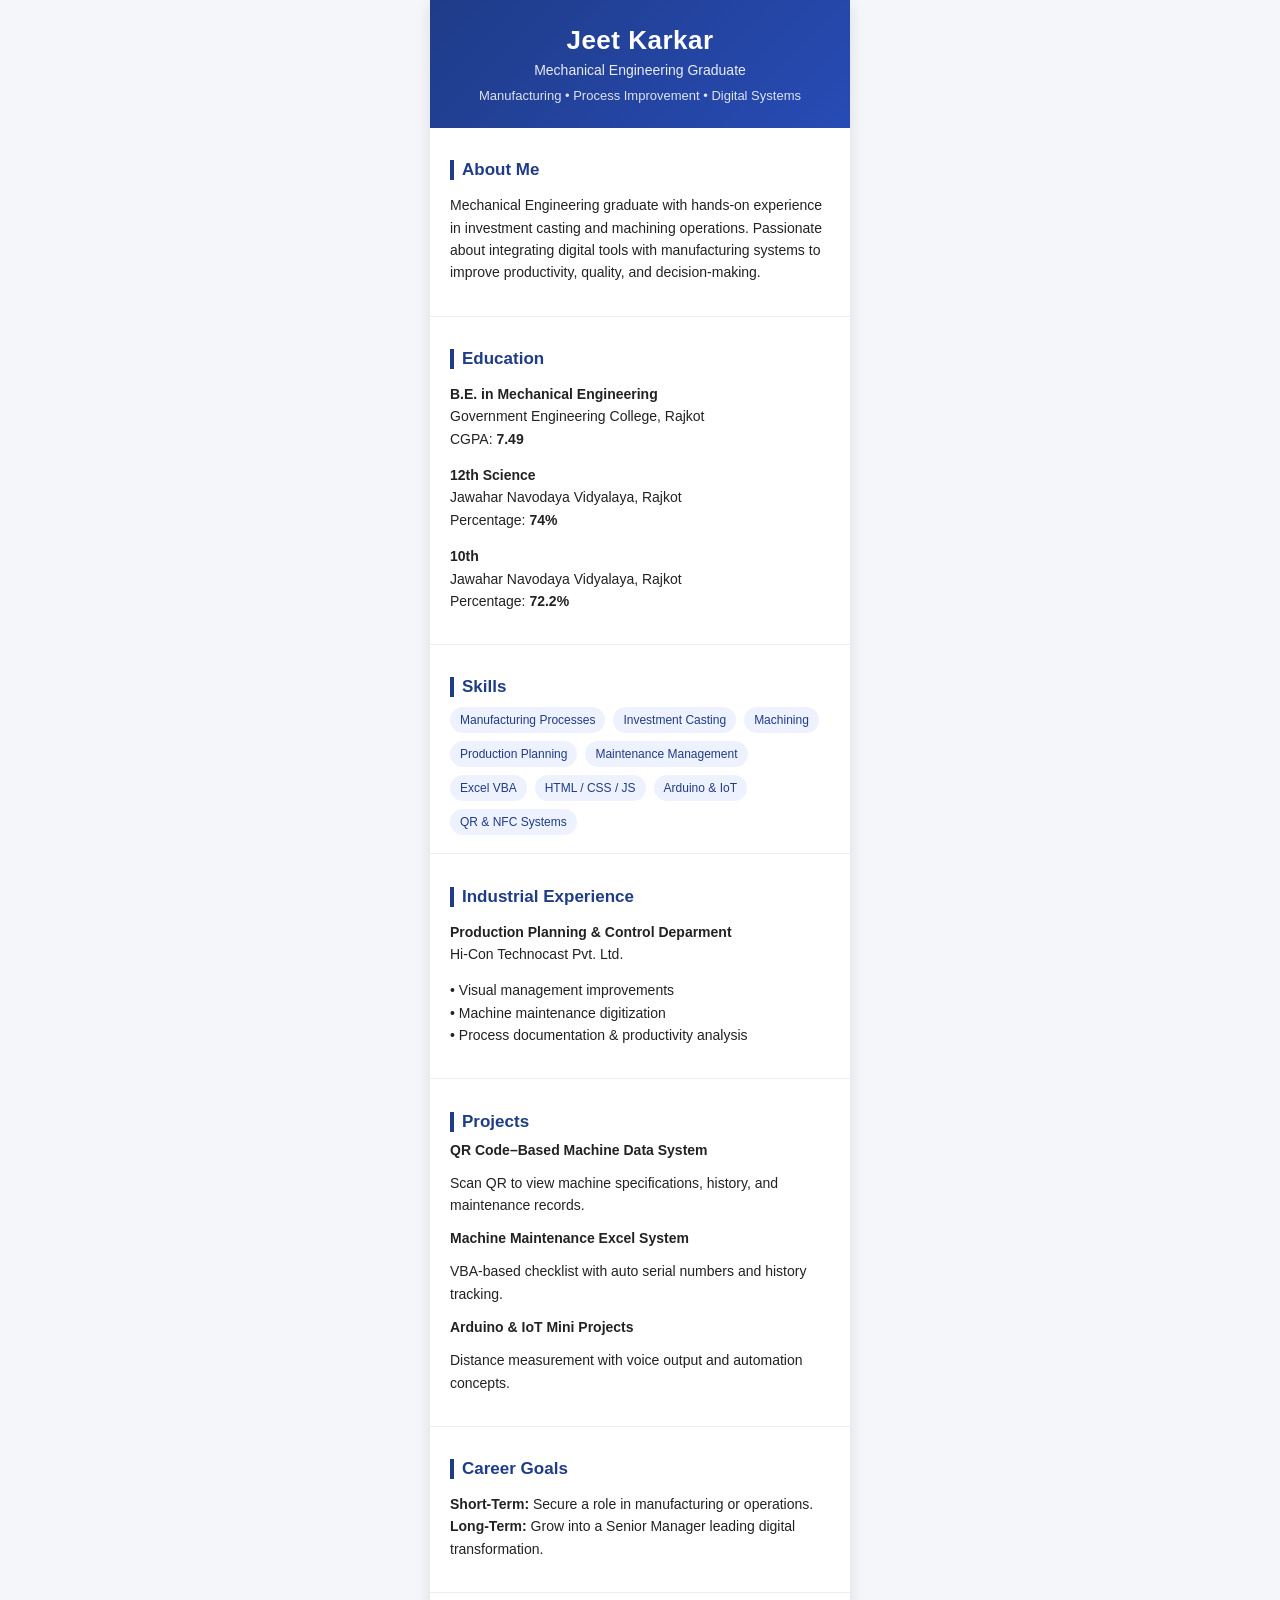
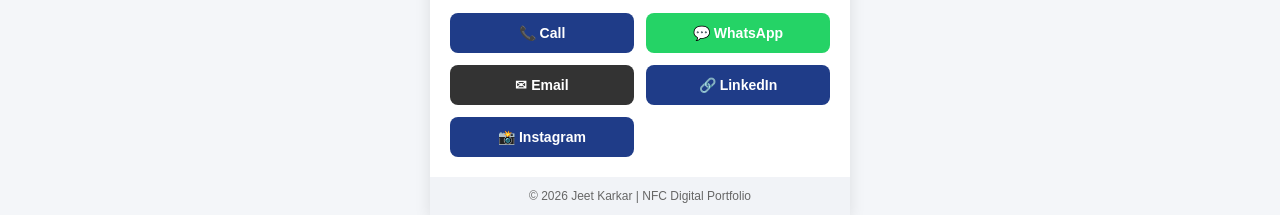
==== index.html @ 74feb350 "Add portfolio website This is a complete HTML file for a professional portfolio, including sections " ====
<!DOCTYPE html>
<html lang="en">
<head>
<meta charset="UTF-8">
<meta name="viewport" content="width=device-width, initial-scale=1.0">
<title>Jeet Karkar | Professional Portfolio</title>

<style>
body{
    margin:0;
    font-family:'Segoe UI', Arial, sans-serif;
    background:#f4f6f9;
    color:#222;
}
.container{
    max-width:420px;
    margin:auto;
    background:#ffffff;
    box-shadow:0 4px 15px rgba(0,0,0,0.1);
}
.header{
    background:linear-gradient(135deg,#1f3c88,#274bb5);
    color:#fff;
    padding:25px 20px;
    text-align:center;
}
.header h1{
    margin:0;
    font-size:26px;
    letter-spacing:0.5px;
}
.header p{
    margin:6px 0 0;
    font-size:14px;
    opacity:0.9;
}
.tagline{
    font-size:13px;
    margin-top:10px;
    opacity:0.85;
}
.section{
    padding:18px 20px;
    border-bottom:1px solid #eee;
}
.section h2{
    font-size:17px;
    margin-bottom:10px;
    color:#1f3c88;
    border-left:4px solid #1f3c88;
    padding-left:8px;
}
.section p{
    font-size:14px;
    line-height:1.6;
}
.skills{
    display:flex;
    flex-wrap:wrap;
    gap:8px;
}
.skill{
    background:#eef2ff;
    color:#1f3c88;
    padding:6px 10px;
    border-radius:15px;
    font-size:12px;
    font-weight:500;
}
.project{
    margin-bottom:10px;
}
.project-title{
    font-weight:600;
    font-size:14px;
}
.buttons{
    padding:20px;
    display:grid;
    grid-template-columns:1fr 1fr;
    gap:12px;
}
.btn{
    text-decoration:none;
    text-align:center;
    padding:12px 8px;
    border-radius:8px;
    font-size:14px;
    font-weight:600;
    color:#fff;
    background:#1f3c88;
    transition:0.2s;
}
.btn:hover{
    background:#16306d;
}
.btn.secondary{background:#25D366;}
.btn.dark{background:#333;}
.footer{
    text-align:center;
    font-size:12px;
    padding:12px;
    background:#f1f3f7;
    color:#666;
}
</style>
</head>

<body>

<div class="container">

    <!-- HEADER -->
    <div class="header">
        <h1>Jeet Karkar</h1>
        <p>Mechanical Engineering Graduate</p>
        <div class="tagline">
            Manufacturing • Process Improvement • Digital Systems
        </div>
    </div>

    <!-- ABOUT -->
    <div class="section">
        <h2>About Me</h2>
        <p>
            Mechanical Engineering graduate with hands-on experience in investment
            casting and machining operations. Passionate about integrating digital
            tools with manufacturing systems to improve productivity, quality,
            and decision-making.
        </p>
    </div>

    <!-- EDUCATION (NEW SECTION) -->
    <div class="section">
        <h2>Education</h2>
        <p>
            <strong>B.E. in Mechanical Engineering</strong><br>
            Government Engineering College, Rajkot<br>
            CGPA: <strong>7.49</strong>
        </p>
        <p>
            <strong>12th Science</strong><br>
            Jawahar Navodaya Vidyalaya, Rajkot<br>
            Percentage: <strong>74%</strong>
        </p>
        <p>
            <strong>10th</strong><br>
            Jawahar Navodaya Vidyalaya, Rajkot<br>
            Percentage: <strong>72.2%</strong>
        </p>
    </div>

    <!-- SKILLS -->
    <div class="section">
        <h2>Skills</h2>
        <div class="skills">
            <div class="skill">Manufacturing Processes</div>
            <div class="skill">Investment Casting</div>
            <div class="skill">Machining</div>
            <div class="skill">Production Planning</div>
            <div class="skill">Maintenance Management</div>
            <div class="skill">Excel VBA</div>
            <div class="skill">HTML / CSS / JS</div>
            <div class="skill">Arduino & IoT</div>
            <div class="skill">QR & NFC Systems</div>
        </div>
    </div>

    <!-- EXPERIENCE -->
    <div class="section">
        <h2>Industrial Experience</h2>
        <p>
            <strong>Production Planning & Control Deparment </strong><br>
            Hi-Con Technocast Pvt. Ltd.
        </p>
        <p>
            • Visual management improvements<br>
            • Machine maintenance digitization<br>
            • Process documentation & productivity analysis
        </p>
    </div>

    <!-- PROJECTS -->
    <div class="section">
        <h2>Projects</h2>

        <div class="project">
            <div class="project-title">QR Code–Based Machine Data System</div>
            <p>Scan QR to view machine specifications, history, and maintenance records.</p>
        </div>

        <div class="project">
            <div class="project-title">Machine Maintenance Excel System</div>
            <p>VBA-based checklist with auto serial numbers and history tracking.</p>
        </div>

        <div class="project">
            <div class="project-title">Arduino & IoT Mini Projects</div>
            <p>Distance measurement with voice output and automation concepts.</p>
        </div>
    </div>

    <!-- GOALS -->
    <div class="section">
        <h2>Career Goals</h2>
        <p>
            <strong>Short-Term:</strong> Secure a role in manufacturing or operations.<br>
            <strong>Long-Term:</strong> Grow into a Senior Manager leading digital transformation.
        </p>
    </div>

    <!-- ACTION BUTTONS -->
    <div class="buttons">
        <a href="tel:+919313115156" class="btn">📞 Call</a>
        <a href="https://wa.me/919313115156" class="btn secondary">💬 WhatsApp</a>
        <a href="mailto:jeetkarkar2811@gmail.com" class="btn dark">✉ Email</a>
        <a href="https://linkedin.com/in/jeet-karkar" class="btn">🔗 LinkedIn</a>
        <a href="https://instagram.com/jkpatel_28" class="btn instagram">📸 Instagram</a>
    </div>

    <!-- FOOTER -->
    <div class="footer">
        © 2026 Jeet Karkar | NFC Digital Portfolio
    </div>

</div>

</body>
</html>
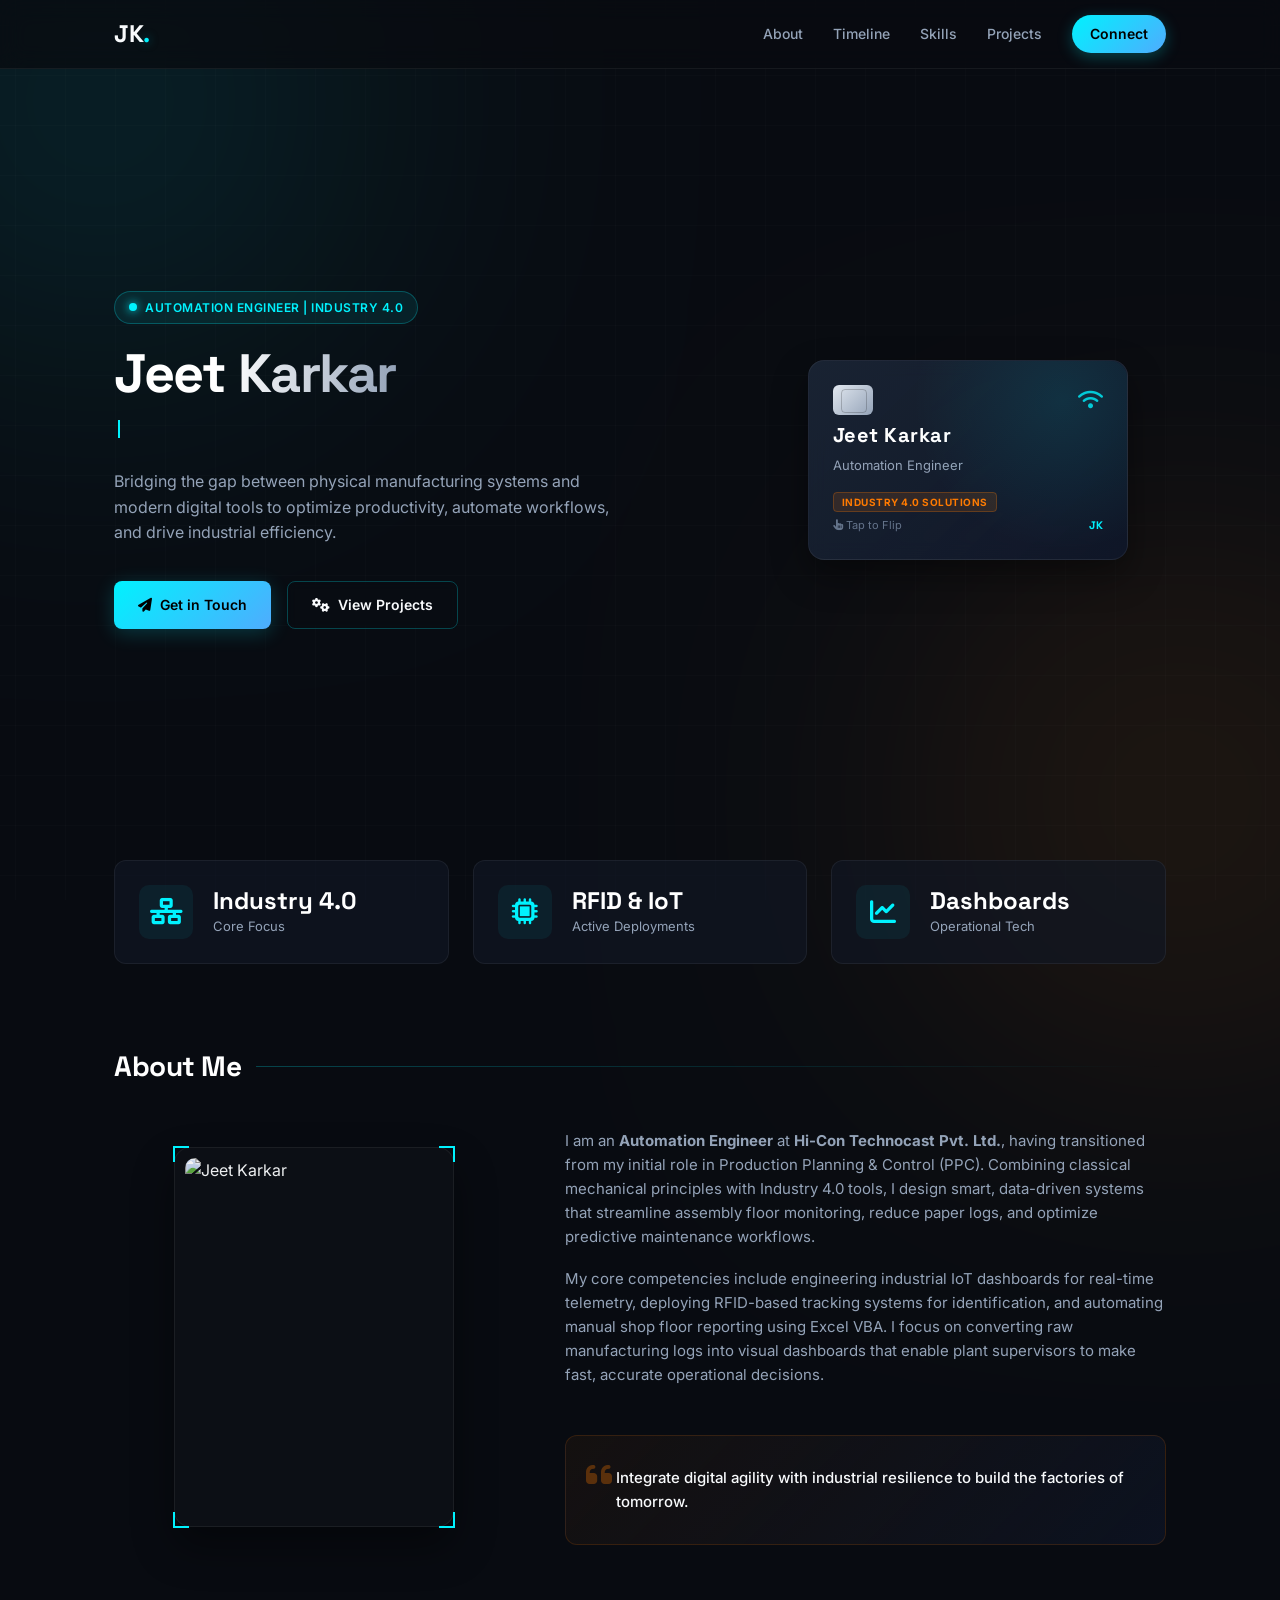
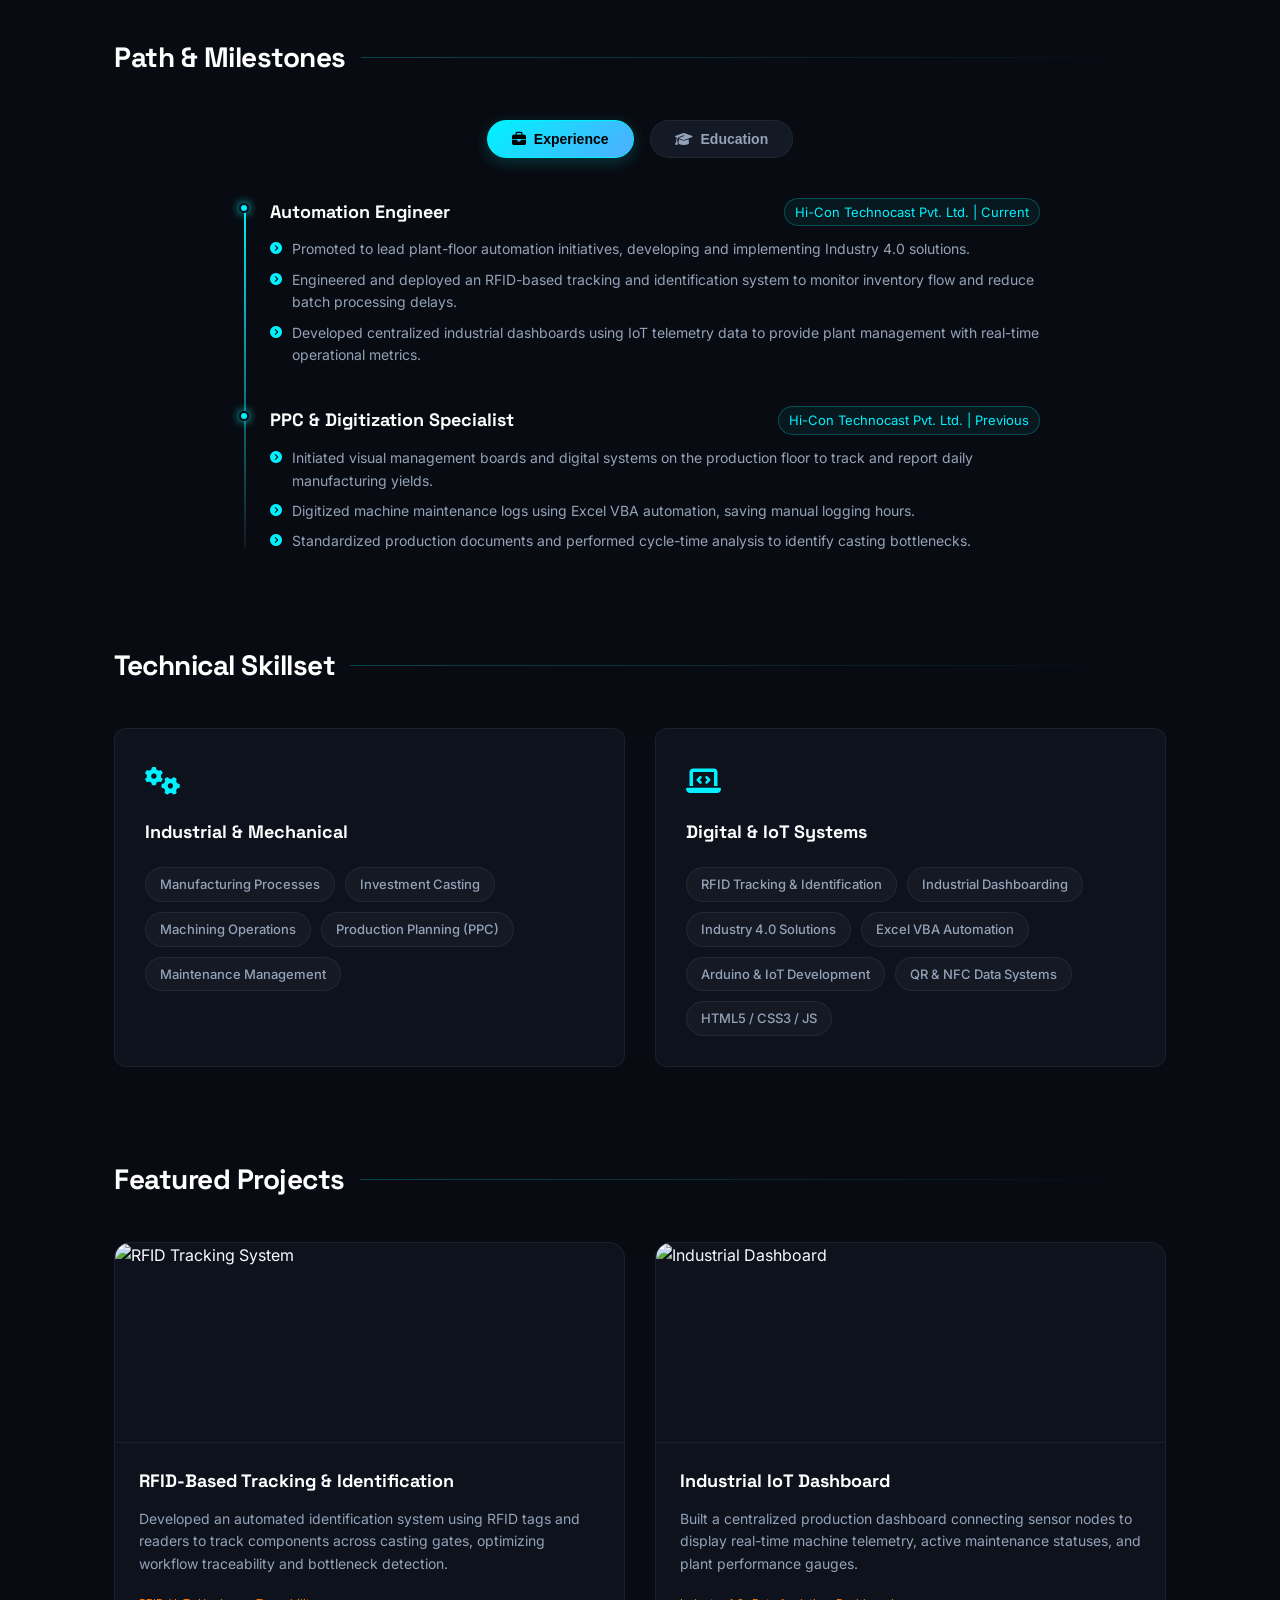
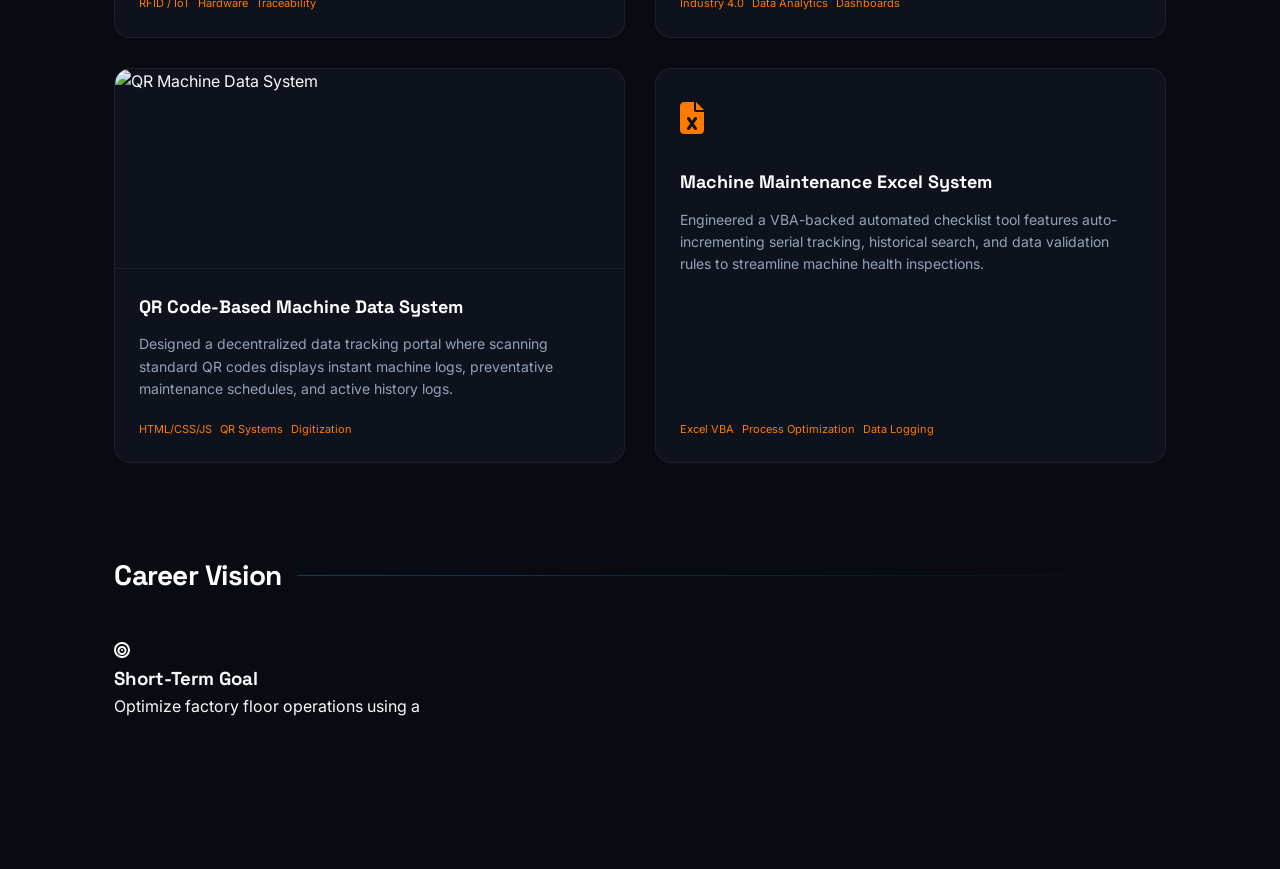
==== commit d875848c: "Update index.html" ====
--- a/index.html
+++ b/index.html
@@ -1,230 +1,357 @@
 <!DOCTYPE html>
 <html lang="en">
 <head>
-<meta charset="UTF-8">
-<meta name="viewport" content="width=device-width, initial-scale=1.0">
-<title>Jeet Karkar | Professional Portfolio</title>
-
-<style>
-body{
-    margin:0;
-    font-family:'Segoe UI', Arial, sans-serif;
-    background:#f4f6f9;
-    color:#222;
-}
-.container{
-    max-width:420px;
-    margin:auto;
-    background:#ffffff;
-    box-shadow:0 4px 15px rgba(0,0,0,0.1);
-}
-.header{
-    background:linear-gradient(135deg,#1f3c88,#274bb5);
-    color:#fff;
-    padding:25px 20px;
-    text-align:center;
-}
-.header h1{
-    margin:0;
-    font-size:26px;
-    letter-spacing:0.5px;
-}
-.header p{
-    margin:6px 0 0;
-    font-size:14px;
-    opacity:0.9;
-}
-.tagline{
-    font-size:13px;
-    margin-top:10px;
-    opacity:0.85;
-}
-.section{
-    padding:18px 20px;
-    border-bottom:1px solid #eee;
-}
-.section h2{
-    font-size:17px;
-    margin-bottom:10px;
-    color:#1f3c88;
-    border-left:4px solid #1f3c88;
-    padding-left:8px;
-}
-.section p{
-    font-size:14px;
-    line-height:1.6;
-}
-.skills{
-    display:flex;
-    flex-wrap:wrap;
-    gap:8px;
-}
-.skill{
-    background:#eef2ff;
-    color:#1f3c88;
-    padding:6px 10px;
-    border-radius:15px;
-    font-size:12px;
-    font-weight:500;
-}
-.project{
-    margin-bottom:10px;
-}
-.project-title{
-    font-weight:600;
-    font-size:14px;
-}
-.buttons{
-    padding:20px;
-    display:grid;
-    grid-template-columns:1fr 1fr;
-    gap:12px;
-}
-.btn{
-    text-decoration:none;
-    text-align:center;
-    padding:12px 8px;
-    border-radius:8px;
-    font-size:14px;
-    font-weight:600;
-    color:#fff;
-    background:#1f3c88;
-    transition:0.2s;
-}
-.btn:hover{
-    background:#16306d;
-}
-.btn.secondary{background:#25D366;}
-.btn.dark{background:#333;}
-.footer{
-    text-align:center;
-    font-size:12px;
-    padding:12px;
-    background:#f1f3f7;
-    color:#666;
-}
-</style>
+    <meta charset="UTF-8">
+    <meta name="viewport" content="width=device-width, initial-scale=1.0">
+    <title>Jeet Karkar | Automation Engineer & Industry 4.0 Specialist</title>
+    
+    <!-- Meta Descriptions for SEO -->
+    <meta name="description" content="Professional portfolio of Jeet Karkar, Automation Engineer at Hi-Con Technocast. Specializing in Industry 4.0 solutions, RFID tracking, and industrial dashboards.">
+    <meta name="keywords" content="Jeet Karkar, Automation Engineer, Industry 4.0, RFID Tracking, Industrial Dashboard, Hi-Con Technocast, Portfolio">
+    <meta name="author" content="Jeet Karkar">
+    
+    <!-- Google Fonts -->
+    <link rel="preconnect" href="https://fonts.googleapis.com">
+    <link rel="preconnect" href="https://fonts.gstatic.com" crossorigin>
+    <link href="https://fonts.googleapis.com/css2?family=Inter:wght@300;400;500;600;700&family=Space+Grotesk:wght@400;500;600;700&display=swap" rel="stylesheet">
+    
+    <!-- FontAwesome for Premium Icons -->
+    <link rel="stylesheet" href="https://cdnjs.cloudflare.com/ajax/libs/font-awesome/6.4.0/css/all.min.css">
+    
+    <!-- Custom CSS -->
+    <link rel="stylesheet" href="style.css">
 </head>
-
 <body>
-
-<div class="container">
-
-    <!-- HEADER -->
-    <div class="header">
-        <h1>Jeet Karkar</h1>
-        <p>Mechanical Engineering Graduate</p>
-        <div class="tagline">
-            Manufacturing • Process Improvement • Digital Systems
+    <!-- Background Grid Effect -->
+    <div class="grid-bg"></div>
+    <div class="glow-orb" id="orb-1"></div>
+    <div class="glow-orb" id="orb-2"></div>
+    <!-- Navigation Header -->
+    <header class="main-header">
+        <div class="header-container">
+            <a href="#" class="logo">JK<span>.</span></a>
+            <nav class="nav-links">
+                <a href="#about" class="nav-link">About</a>
+                <a href="#experience-edu" class="nav-link">Timeline</a>
+                <a href="#skills" class="nav-link">Skills</a>
+                <a href="#projects" class="nav-link">Projects</a>
+                <a href="#contact" class="nav-link btn-nav">Connect</a>
+            </nav>
+            <button class="mobile-nav-toggle" aria-label="Toggle Menu">
+                <span class="bar"></span>
+                <span class="bar"></span>
+                <span class="bar"></span>
+            </button>
         </div>
-    </div>
-
-    <!-- ABOUT -->
-    <div class="section">
-        <h2>About Me</h2>
-        <p>
-            Mechanical Engineering graduate with hands-on experience in investment
-            casting and machining operations. Passionate about integrating digital
-            tools with manufacturing systems to improve productivity, quality,
-            and decision-making.
-        </p>
-    </div>
-
-    <!-- EDUCATION (NEW SECTION) -->
-    <div class="section">
-        <h2>Education</h2>
-        <p>
-            <strong>B.E. in Mechanical Engineering</strong><br>
-            Government Engineering College, Rajkot<br>
-            CGPA: <strong>7.49</strong>
-        </p>
-        <p>
-            <strong>12th Science</strong><br>
-            Jawahar Navodaya Vidyalaya, Rajkot<br>
-            Percentage: <strong>74%</strong>
-        </p>
-        <p>
-            <strong>10th</strong><br>
-            Jawahar Navodaya Vidyalaya, Rajkot<br>
-            Percentage: <strong>72.2%</strong>
-        </p>
-    </div>
-
-    <!-- SKILLS -->
-    <div class="section">
-        <h2>Skills</h2>
-        <div class="skills">
-            <div class="skill">Manufacturing Processes</div>
-            <div class="skill">Investment Casting</div>
-            <div class="skill">Machining</div>
-            <div class="skill">Production Planning</div>
-            <div class="skill">Maintenance Management</div>
-            <div class="skill">Excel VBA</div>
-            <div class="skill">HTML / CSS / JS</div>
-            <div class="skill">Arduino & IoT</div>
-            <div class="skill">QR & NFC Systems</div>
-        </div>
-    </div>
-
-    <!-- EXPERIENCE -->
-    <div class="section">
-        <h2>Industrial Experience</h2>
-        <p>
-            <strong>Production Planning & Control Deparment </strong><br>
-            Hi-Con Technocast Pvt. Ltd.
-        </p>
-        <p>
-            • Visual management improvements<br>
-            • Machine maintenance digitization<br>
-            • Process documentation & productivity analysis
-        </p>
-    </div>
-
-    <!-- PROJECTS -->
-    <div class="section">
-        <h2>Projects</h2>
-
-        <div class="project">
-            <div class="project-title">QR Code–Based Machine Data System</div>
-            <p>Scan QR to view machine specifications, history, and maintenance records.</p>
-        </div>
-
-        <div class="project">
-            <div class="project-title">Machine Maintenance Excel System</div>
-            <p>VBA-based checklist with auto serial numbers and history tracking.</p>
-        </div>
-
-        <div class="project">
-            <div class="project-title">Arduino & IoT Mini Projects</div>
-            <p>Distance measurement with voice output and automation concepts.</p>
-        </div>
-    </div>
-
-    <!-- GOALS -->
-    <div class="section">
-        <h2>Career Goals</h2>
-        <p>
-            <strong>Short-Term:</strong> Secure a role in manufacturing or operations.<br>
-            <strong>Long-Term:</strong> Grow into a Senior Manager leading digital transformation.
-        </p>
-    </div>
-
-    <!-- ACTION BUTTONS -->
-    <div class="buttons">
-        <a href="tel:+919313115156" class="btn">📞 Call</a>
-        <a href="https://wa.me/919313115156" class="btn secondary">💬 WhatsApp</a>
-        <a href="mailto:jeetkarkar2811@gmail.com" class="btn dark">✉ Email</a>
-        <a href="https://linkedin.com/in/jeet-karkar" class="btn">🔗 LinkedIn</a>
-        <a href="https://instagram.com/jkpatel_28" class="btn instagram">📸 Instagram</a>
-    </div>
-
-    <!-- FOOTER -->
-    <div class="footer">
-        © 2026 Jeet Karkar | NFC Digital Portfolio
-    </div>
-
-</div>
-
-</body>
-</html>
-
+    </header>
+    <main class="content-wrapper">
+        <!-- Hero Section -->
+        <section class="hero-section" id="hero">
+            <div class="hero-content">
+                <div class="badge fade-in">
+                    <span class="pulse-dot"></span> Automation Engineer | Industry 4.0
+                </div>
+                <h1 class="fade-in">Jeet Karkar</h1>
+                <h2 class="typing-text fade-in">
+                    <span class="text-cursor"></span>
+                </h2>
+                <p class="hero-desc fade-in">
+                    Bridging the gap between physical manufacturing systems and modern digital tools to optimize productivity, automate workflows, and drive industrial efficiency.
+                </p>
+                <div class="hero-actions fade-in">
+                    <a href="#contact" class="btn btn-primary"><i class="fa-solid fa-paper-plane"></i> Get in Touch</a>
+                    <a href="#projects" class="btn btn-secondary"><i class="fa-solid fa-gears"></i> View Projects</a>
+                </div>
+            </div>
+            
+            <!-- NFC Digital Card Concept -->
+            <div class="card-container fade-in">
+                <div class="nfc-card" id="nfcCard">
+                    <!-- Front of the Card -->
+                    <div class="card-front">
+                        <div class="card-header-nfc">
+                            <span class="nfc-chip"></span>
+                            <i class="fa-solid fa-wifi nfc-signal"></i>
+                        </div>
+                        <div class="card-body-nfc">
+                            <h3>Jeet Karkar</h3>
+                            <p>Automation Engineer</p>
+                            <span class="specialty-badge">Industry 4.0 Solutions</span>
+                        </div>
+                        <div class="card-footer-nfc">
+                            <span class="tap-hint"><i class="fa-solid fa-hand-pointer"></i> Tap to Flip</span>
+                            <span class="card-logo">JK</span>
+                        </div>
+                    </div>
+                    <!-- Back of the Card (QR Code) -->
+                    <div class="card-back">
+                        <h3>Quick Connect</h3>
+                        <p>Scan to save contact info</p>
+                        <!-- Stylized Mock QR Code -->
+                        <div class="qr-code-wrapper">
+                            <div class="qr-code">
+                                <div class="qr-corner top-left"></div>
+                                <div class="qr-corner top-right"></div>
+                                <div class="qr-corner bottom-left"></div>
+                                <div class="qr-center">
+                                    <div class="qr-dot"></div>
+                                </div>
+                            </div>
+                        </div>
+                        <p class="qr-subtext">NFC-Enabled Digital Portfolio</p>
+                        <div class="card-footer-nfc">
+                            <span class="tap-hint"><i class="fa-solid fa-rotate"></i> Tap to Flip Back</span>
+                        </div>
+                    </div>
+                </div>
+            </div>
+        </section>
+        <!-- Stats Highlights Grid -->
+        <section class="stats-section container-grid">
+            <div class="stat-card reveal">
+                <div class="stat-icon"><i class="fa-solid fa-network-wired"></i></div>
+                <div class="stat-info">
+                    <span class="stat-num">Industry 4.0</span>
+                    <span class="stat-label">Core Focus</span>
+                </div>
+            </div>
+            <div class="stat-card reveal">
+                <div class="stat-icon"><i class="fa-solid fa-microchip"></i></div>
+                <div class="stat-info">
+                    <span class="stat-num">RFID & IoT</span>
+                    <span class="stat-label">Active Deployments</span>
+                </div>
+            </div>
+            <div class="stat-card reveal">
+                <div class="stat-icon"><i class="fa-solid fa-chart-line"></i></div>
+                <div class="stat-info">
+                    <span class="stat-num">Dashboards</span>
+                    <span class="stat-label">Operational Tech</span>
+                </div>
+            </div>
+        </section>
+        <!-- About Section -->
+        <section class="section-layout reveal" id="about">
+            <div class="section-header">
+                <h2>About Me</h2>
+                <span class="header-line"></span>
+            </div>
+            <div class="about-grid">
+                <div class="about-image-container">
+                    <div class="profile-frame">
+                        <img src="assets/jeet.jpg" alt="Jeet Karkar" class="profile-img">
+                        <div class="frame-corner top-left-c"></div>
+                        <div class="frame-corner top-right-c"></div>
+                        <div class="frame-corner bottom-left-c"></div>
+                        <div class="frame-corner bottom-right-c"></div>
+                    </div>
+                </div>
+                <div class="about-content">
+                    <div class="about-text">
+                        <p>
+                            I am an <strong>Automation Engineer</strong> at <strong>Hi-Con Technocast Pvt. Ltd.</strong>, having transitioned from my initial role in Production Planning & Control (PPC). Combining classical mechanical principles with Industry 4.0 tools, I design smart, data-driven systems that streamline assembly floor monitoring, reduce paper logs, and optimize predictive maintenance workflows.
+                        </p>
+                        <p>
+                            My core competencies include engineering industrial IoT dashboards for real-time telemetry, deploying RFID-based tracking systems for identification, and automating manual shop floor reporting using Excel VBA. I focus on converting raw manufacturing logs into visual dashboards that enable plant supervisors to make fast, accurate operational decisions.
+                        </p>
+                    </div>
+                    <div class="about-quote">
+                        <div class="quote-icon"><i class="fa-solid fa-quote-left"></i></div>
+                        <p>Integrate digital agility with industrial resilience to build the factories of tomorrow.</p>
+                    </div>
+                </div>
+            </div>
+        </section>
+        <!-- Experience & Education Unified Timeline -->
+        <section class="section-layout reveal" id="experience-edu">
+            <div class="section-header">
+                <h2>Path & Milestones</h2>
+                <span class="header-line"></span>
+            </div>
+            
+            <div class="toggle-container">
+                <button class="toggle-btn active" data-target="experience"><i class="fa-solid fa-briefcase"></i> Experience</button>
+                <button class="toggle-btn" data-target="education"><i class="fa-solid fa-graduation-cap"></i> Education</button>
+            </div>
+            <!-- Experience Timeline -->
+            <div class="timeline-wrapper active" id="experience-timeline">
+                <div class="timeline-item">
+                    <div class="timeline-dot"></div>
+                    <div class="timeline-header">
+                        <h3>Automation Engineer</h3>
+                        <span class="timeline-date">Hi-Con Technocast Pvt. Ltd. | Current</span>
+                    </div>
+                    <div class="timeline-body">
+                        <ul>
+                            <li><i class="fa-solid fa-circle-chevron-right"></i> Promoted to lead plant-floor automation initiatives, developing and implementing Industry 4.0 solutions.</li>
+                            <li><i class="fa-solid fa-circle-chevron-right"></i> Engineered and deployed an RFID-based tracking and identification system to monitor inventory flow and reduce batch processing delays.</li>
+                            <li><i class="fa-solid fa-circle-chevron-right"></i> Developed centralized industrial dashboards using IoT telemetry data to provide plant management with real-time operational metrics.</li>
+                        </ul>
+                    </div>
+                </div>
+                <div class="timeline-item">
+                    <div class="timeline-dot"></div>
+                    <div class="timeline-header">
+                        <h3>PPC & Digitization Specialist</h3>
+                        <span class="timeline-date">Hi-Con Technocast Pvt. Ltd. | Previous</span>
+                    </div>
+                    <div class="timeline-body">
+                        <ul>
+                            <li><i class="fa-solid fa-circle-chevron-right"></i> Initiated visual management boards and digital systems on the production floor to track and report daily manufacturing yields.</li>
+                            <li><i class="fa-solid fa-circle-chevron-right"></i> Digitized machine maintenance logs using Excel VBA automation, saving manual logging hours.</li>
+                            <li><i class="fa-solid fa-circle-chevron-right"></i> Standardized production documents and performed cycle-time analysis to identify casting bottlenecks.</li>
+                        </ul>
+                    </div>
+                </div>
+            </div>
+            <!-- Education Timeline -->
+            <div class="timeline-wrapper" id="education-timeline">
+                <div class="timeline-item">
+                    <div class="timeline-dot"></div>
+                    <div class="timeline-header">
+                        <h3>B.E. in Mechanical Engineering</h3>
+                        <span class="timeline-date">Government Engineering College, Rajkot | CGPA: 7.49</span>
+                    </div>
+                    <div class="timeline-body">
+                        <p>Focused on manufacturing technology, design engineering, and operations research. Developed active projects integrating automation concepts with mechanical processes.</p>
+                    </div>
+                </div>
+                <div class="timeline-item">
+                    <div class="timeline-dot"></div>
+                    <div class="timeline-header">
+                        <h3>12th Science</h3>
+                        <span class="timeline-date">Jawahar Navodaya Vidyalaya, Rajkot | Percentage: 74%</span>
+                    </div>
+                    <div class="timeline-body">
+                        <p>Core focus on Physics, Chemistry, and Mathematics. Built structural foundation for analytical thinking and engineering disciplines.</p>
+                    </div>
+                </div>
+                <div class="timeline-item">
+                    <div class="timeline-dot"></div>
+                    <div class="timeline-header">
+                        <h3>10th Grade</h3>
+                        <span class="timeline-date">Jawahar Navodaya Vidyalaya, Rajkot | Percentage: 72.2%</span>
+                    </div>
+                    <div class="timeline-body">
+                        <p>Completed secondary school certification with excellence in science and mathematics subjects.</p>
+                    </div>
+                </div>
+            </div>
+        </section>
+        <!-- Skills Section -->
+        <section class="section-layout reveal" id="skills">
+            <div class="section-header">
+                <h2>Technical Skillset</h2>
+                <span class="header-line"></span>
+            </div>
+            
+            <div class="skills-grid">
+                <!-- Skill Category: Core Mechanical -->
+                <div class="skill-category-card">
+                    <div class="category-icon"><i class="fa-solid fa-gears"></i></div>
+                    <h3>Industrial & Mechanical</h3>
+                    <div class="skills-list">
+                        <div class="skill-tag">Manufacturing Processes</div>
+                        <div class="skill-tag">Investment Casting</div>
+                        <div class="skill-tag">Machining Operations</div>
+                        <div class="skill-tag">Production Planning (PPC)</div>
+                        <div class="skill-tag">Maintenance Management</div>
+                    </div>
+                </div>
+                
+                <!-- Skill Category: Digital & Automation -->
+                <div class="skill-category-card">
+                    <div class="category-icon"><i class="fa-solid fa-laptop-code"></i></div>
+                    <h3>Digital & IoT Systems</h3>
+                    <div class="skills-list">
+                        <div class="skill-tag">RFID Tracking & Identification</div>
+                        <div class="skill-tag">Industrial Dashboarding</div>
+                        <div class="skill-tag">Industry 4.0 Solutions</div>
+                        <div class="skill-tag">Excel VBA Automation</div>
+                        <div class="skill-tag">Arduino & IoT Development</div>
+                        <div class="skill-tag">QR & NFC Data Systems</div>
+                        <div class="skill-tag">HTML5 / CSS3 / JS</div>
+                    </div>
+                </div>
+            </div>
+        </section>
+        <!-- Projects Section -->
+        <section class="section-layout reveal" id="projects">
+            <div class="section-header">
+                <h2>Featured Projects</h2>
+                <span class="header-line"></span>
+            </div>
+            
+            <div class="projects-grid">
+                <!-- Project 1: RFID Tracking -->
+                <div class="project-card">
+                    <div class="project-img-wrapper">
+                        <img src="assets/rfid_system.jpg" alt="RFID Tracking System" class="project-img">
+                    </div>
+                    <div class="project-card-content">
+                        <h3>RFID-Based Tracking & Identification</h3>
+                        <p>Developed an automated identification system using RFID tags and readers to track components across casting gates, optimizing workflow traceability and bottleneck detection.</p>
+                        <div class="project-tags">
+                            <span>RFID / IoT</span>
+                            <span>Hardware</span>
+                            <span>Traceability</span>
+                        </div>
+                    </div>
+                </div>
+                <!-- Project 2: Industrial Dashboard -->
+                <div class="project-card">
+                    <div class="project-img-wrapper">
+                        <img src="assets/industrial_dashboard.jpg" alt="Industrial Dashboard" class="project-img">
+                    </div>
+                    <div class="project-card-content">
+                        <h3>Industrial IoT Dashboard</h3>
+                        <p>Built a centralized production dashboard connecting sensor nodes to display real-time machine telemetry, active maintenance statuses, and plant performance gauges.</p>
+                        <div class="project-tags">
+                            <span>Industry 4.0</span>
+                            <span>Data Analytics</span>
+                            <span>Dashboards</span>
+                        </div>
+                    </div>
+                </div>
+                <!-- Project 3: QR Code -->
+                <div class="project-card">
+                    <div class="project-img-wrapper">
+                        <img src="assets/qr_machine_system.jpg" alt="QR Machine Data System" class="project-img">
+                    </div>
+                    <div class="project-card-content">
+                        <h3>QR Code-Based Machine Data System</h3>
+                        <p>Designed a decentralized data tracking portal where scanning standard QR codes displays instant machine logs, preventative maintenance schedules, and active history logs.</p>
+                        <div class="project-tags">
+                            <span>HTML/CSS/JS</span>
+                            <span>QR Systems</span>
+                            <span>Digitization</span>
+                        </div>
+                    </div>
+                </div>
+                <!-- Project 4: Excel VBA -->
+                <div class="project-card">
+                    <div class="project-icon-top"><i class="fa-solid fa-file-excel"></i></div>
+                    <div class="project-card-content">
+                        <h3>Machine Maintenance Excel System</h3>
+                        <p>Engineered a VBA-backed automated checklist tool features auto-incrementing serial tracking, historical search, and data validation rules to streamline machine health inspections.</p>
+                        <div class="project-tags">
+                            <span>Excel VBA</span>
+                            <span>Process Optimization</span>
+                            <span>Data Logging</span>
+                        </div>
+                    </div>
+                </div>
+            </div>
+        </section>
+        <!-- Career Goals Section -->
+        <section class="section-layout reveal" id="goals">
+            <div class="section-header">
+                <h2>Career Vision</h2>
+                <span class="header-line"></span>
+            </div>
+            <div class="goals-grid">
+                <div class="goal-card">
+                    <div class="goal-icon"><i class="fa-solid fa-bullseye"></i></div>
+                    <div class="goal-content">
+                        <h3>Short-Term Goal</h3>
+                        <p>Optimize factory floor operations using a
--- a/style.css
+++ b/style.css
@@ -0,0 +1,861 @@
+/* CSS Design System for Jeet Karkar's Digital Portfolio */
+:root {
+    /* Color Palette */
+    --bg-primary: #080b11;
+    --bg-secondary: #0f1420;
+    --bg-card: rgba(18, 24, 38, 0.65);
+    --border-color: rgba(255, 255, 255, 0.06);
+    --border-color-glow: rgba(0, 242, 254, 0.25);
+    
+    --text-primary: #f8fafc;
+    --text-secondary: #94a3b8;
+    --text-muted: #64748b;
+    
+    --accent-cyan: #00f2fe;
+    --accent-orange: #ff7a00;
+    --accent-blue: #3b82f6;
+    
+    --gradient-cyan: linear-gradient(135deg, #00f2fe, #4facfe);
+    --gradient-orange: linear-gradient(135deg, #ff7a00, #ff5100);
+    --gradient-dark: linear-gradient(135deg, #1e293b, #0f172a);
+    --gradient-card: linear-gradient(135deg, rgba(255,255,255,0.05), rgba(255,255,255,0.01));
+    
+    /* Layout & Spacing */
+    --container-max-width: 1100px;
+    --transition-smooth: all 0.4s cubic-bezier(0.16, 1, 0.3, 1);
+    --transition-fast: all 0.2s ease;
+}
+/* Reset & Global Base Styles */
+* {
+    box-sizing: border-box;
+    margin: 0;
+    padding: 0;
+    scroll-behavior: smooth;
+}
+body {
+    background-color: var(--bg-primary);
+    color: var(--text-primary);
+    font-family: 'Inter', system-ui, -apple-system, sans-serif;
+    line-height: 1.6;
+    overflow-x: hidden;
+}
+h1, h2, h3, h4, .logo, .stat-num {
+    font-family: 'Space Grotesk', sans-serif;
+    font-weight: 700;
+}
+/* Background Grid & Glowing Orbs */
+.grid-bg {
+    position: fixed;
+    top: 0;
+    left: 0;
+    width: 100vw;
+    height: 100vh;
+    background-image: 
+        linear-gradient(rgba(255, 255, 255, 0.02) 1px, transparent 1px),
+        linear-gradient(90deg, rgba(255, 255, 255, 0.02) 1px, transparent 1px);
+    background-size: 50px 50px;
+    background-position: center center;
+    z-index: -2;
+    pointer-events: none;
+    opacity: 0.8;
+}
+.glow-orb {
+    position: fixed;
+    width: 500px;
+    height: 500px;
+    border-radius: 50%;
+    filter: blur(140px);
+    z-index: -1;
+    pointer-events: none;
+    opacity: 0.12;
+    mix-blend-mode: screen;
+    animation: floatOrb 20s infinite alternate ease-in-out;
+}
+#orb-1 {
+    background: var(--accent-cyan);
+    top: -150px;
+    left: -150px;
+}
+#orb-2 {
+    background: var(--accent-orange);
+    bottom: -150px;
+    right: -150px;
+    animation-delay: -10s;
+}
+@keyframes floatOrb {
+    0% { transform: translate(0, 0) scale(1); }
+    100% { transform: translate(80px, 50px) scale(1.15); }
+}
+/* Custom Scrollbar */
+::-webkit-scrollbar {
+    width: 10px;
+}
+::-webkit-scrollbar-track {
+    background: var(--bg-primary);
+}
+::-webkit-scrollbar-thumb {
+    background: #1e293b;
+    border-radius: 5px;
+    border: 2px solid var(--bg-primary);
+}
+::-webkit-scrollbar-thumb:hover {
+    background: var(--accent-cyan);
+}
+/* Navigation Header styling */
+.main-header {
+    position: fixed;
+    top: 0;
+    left: 0;
+    width: 100%;
+    z-index: 100;
+    background: rgba(8, 11, 17, 0.75);
+    backdrop-filter: blur(12px);
+    border-bottom: 1px solid var(--border-color);
+    transition: var(--transition-smooth);
+}
+.main-header.scrolled {
+    background: rgba(8, 11, 17, 0.95);
+    box-shadow: 0 10px 30px rgba(0, 0, 0, 0.3);
+}
+.header-container {
+    max-width: var(--container-max-width);
+    margin: 0 auto;
+    padding: 15px 24px;
+    display: flex;
+    justify-content: space-between;
+    align-items: center;
+}
+.logo {
+    font-size: 24px;
+    text-decoration: none;
+    color: var(--text-primary);
+    letter-spacing: -0.5px;
+}
+.logo span {
+    color: var(--accent-cyan);
+    text-shadow: 0 0 10px rgba(0, 242, 254, 0.5);
+}
+.nav-links {
+    display: flex;
+    gap: 30px;
+    align-items: center;
+}
+.nav-link {
+    text-decoration: none;
+    color: var(--text-secondary);
+    font-size: 14px;
+    font-weight: 500;
+    transition: var(--transition-fast);
+    position: relative;
+    padding: 5px 0;
+}
+.nav-link:hover {
+    color: var(--text-primary);
+}
+.nav-link::after {
+    content: '';
+    position: absolute;
+    bottom: 0;
+    left: 0;
+    width: 0;
+    height: 2px;
+    background: var(--gradient-cyan);
+    transition: var(--transition-fast);
+}
+.nav-link:hover::after {
+    width: 100%;
+}
+.btn-nav {
+    background: var(--gradient-cyan);
+    color: #000;
+    font-weight: 600;
+    padding: 8px 18px;
+    border-radius: 20px;
+    text-decoration: none;
+    box-shadow: 0 4px 15px rgba(0, 242, 254, 0.25);
+    transition: var(--transition-smooth);
+}
+.btn-nav:hover {
+    transform: translateY(-2px);
+    box-shadow: 0 6px 20px rgba(0, 242, 254, 0.4);
+    color: #000;
+}
+.btn-nav::after {
+    display: none;
+}
+/* Mobile Nav Toggle */
+.mobile-nav-toggle {
+    display: none;
+    background: none;
+    border: none;
+    cursor: pointer;
+    z-index: 101;
+}
+.mobile-nav-toggle .bar {
+    display: block;
+    width: 25px;
+    height: 3px;
+    margin: 5px auto;
+    background-color: var(--text-primary);
+    transition: var(--transition-fast);
+}
+/* Content Wrapper */
+.content-wrapper {
+    max-width: var(--container-max-width);
+    margin: 0 auto;
+    padding: 100px 24px 60px;
+}
+/* Buttons System */
+.btn {
+    display: inline-flex;
+    align-items: center;
+    gap: 8px;
+    padding: 12px 24px;
+    border-radius: 8px;
+    font-size: 14px;
+    font-weight: 600;
+    text-decoration: none;
+    cursor: pointer;
+    transition: var(--transition-smooth);
+}
+.btn-primary {
+    background: var(--gradient-cyan);
+    color: #000;
+    box-shadow: 0 4px 20px rgba(0, 242, 254, 0.2);
+}
+.btn-primary:hover {
+    transform: translateY(-3px);
+    box-shadow: 0 8px 25px rgba(0, 242, 254, 0.35);
+}
+.btn-secondary {
+    background: transparent;
+    color: var(--text-primary);
+    border: 1px solid var(--border-color-glow);
+    backdrop-filter: blur(5px);
+}
+.btn-secondary:hover {
+    background: rgba(0, 242, 254, 0.05);
+    border-color: var(--accent-cyan);
+    transform: translateY(-3px);
+}
+/* Hero Section layout */
+.hero-section {
+    min-height: calc(100vh - 180px);
+    display: grid;
+    grid-template-columns: 1.2fr 0.8fr;
+    align-items: center;
+    gap: 60px;
+    padding: 40px 0;
+}
+.hero-content {
+    display: flex;
+    flex-direction: column;
+    align-items: flex-start;
+}
+.badge {
+    display: inline-flex;
+    align-items: center;
+    gap: 8px;
+    background: rgba(0, 242, 254, 0.08);
+    border: 1px solid var(--border-color-glow);
+    padding: 6px 14px;
+    border-radius: 30px;
+    font-size: 12px;
+    font-weight: 600;
+    color: var(--accent-cyan);
+    margin-bottom: 20px;
+    letter-spacing: 0.5px;
+    text-transform: uppercase;
+}
+.pulse-dot {
+    width: 8px;
+    height: 8px;
+    background-color: var(--accent-cyan);
+    border-radius: 50%;
+    box-shadow: 0 0 10px var(--accent-cyan);
+    animation: pulse 1.5s infinite;
+}
+@keyframes pulse {
+    0% { transform: scale(0.9); opacity: 0.6; }
+    50% { transform: scale(1.2); opacity: 1; }
+    100% { transform: scale(0.9); opacity: 0.6; }
+}
+.hero-content h1 {
+    font-size: 54px;
+    line-height: 1.1;
+    margin-bottom: 12px;
+    letter-spacing: -1.5px;
+    background: linear-gradient(to right, #fff 40%, var(--text-secondary));
+    -webkit-background-clip: text;
+    -webkit-text-fill-color: transparent;
+}
+.typing-text {
+    font-size: 20px;
+    color: var(--accent-cyan);
+    height: 30px;
+    margin-bottom: 24px;
+    font-weight: 500;
+}
+.text-cursor {
+    display: inline-block;
+    width: 2px;
+    height: 18px;
+    background-color: var(--accent-cyan);
+    margin-left: 4px;
+    animation: cursorBlink 0.8s infinite;
+}
+@keyframes cursorBlink {
+    0%, 100% { opacity: 0; }
+    50% { opacity: 1; }
+}
+.hero-desc {
+    color: var(--text-secondary);
+    font-size: 16px;
+    margin-bottom: 35px;
+    max-width: 500px;
+}
+.hero-actions {
+    display: flex;
+    gap: 16px;
+}
+/* Interactive NFC Card styling */
+.card-container {
+    perspective: 1000px;
+    display: flex;
+    justify-content: center;
+    align-items: center;
+}
+.nfc-card {
+    position: relative;
+    width: 320px;
+    height: 200px;
+    transform-style: preserve-3d;
+    transition: transform 0.8s cubic-bezier(0.175, 0.885, 0.32, 1.275);
+    cursor: pointer;
+}
+.nfc-card.flipped {
+    transform: rotateY(180deg);
+}
+.card-front, .card-back {
+    position: absolute;
+    width: 100%;
+    height: 100%;
+    backface-visibility: hidden;
+    border-radius: 16px;
+    padding: 24px;
+    display: flex;
+    flex-direction: column;
+    justify-content: space-between;
+    box-shadow: 0 15px 35px rgba(0, 0, 0, 0.4);
+    border: 1px solid var(--border-color);
+}
+.card-front {
+    background: linear-gradient(135deg, rgba(30, 41, 59, 0.8), rgba(15, 23, 42, 0.9));
+    backdrop-filter: blur(10px);
+}
+.card-front::before {
+    content: '';
+    position: absolute;
+    top: 0;
+    left: 0;
+    width: 100%;
+    height: 100%;
+    background: radial-gradient(circle at 80% 20%, rgba(0, 242, 254, 0.1), transparent 50%);
+    border-radius: 16px;
+    pointer-events: none;
+}
+.card-header-nfc {
+    display: flex;
+    justify-content: space-between;
+    align-items: center;
+}
+.nfc-chip {
+    width: 40px;
+    height: 30px;
+    background: linear-gradient(135deg, #e2e8f0 0%, #94a3b8 100%);
+    border-radius: 6px;
+    position: relative;
+}
+.nfc-chip::after {
+    content: '';
+    position: absolute;
+    top: 4px;
+    left: 8px;
+    width: 24px;
+    height: 22px;
+    border: 1px solid rgba(0, 0, 0, 0.2);
+    border-radius: 4px;
+}
+.nfc-signal {
+    font-size: 20px;
+    color: var(--accent-cyan);
+    opacity: 0.8;
+}
+.card-body-nfc h3 {
+    font-size: 20px;
+    color: #fff;
+    margin-bottom: 4px;
+    letter-spacing: 0.5px;
+}
+.card-body-nfc p {
+    font-size: 13px;
+    color: var(--text-secondary);
+    margin-bottom: 12px;
+}
+.specialty-badge {
+    background: rgba(255, 122, 0, 0.12);
+    border: 1px solid rgba(255, 122, 0, 0.25);
+    color: var(--accent-orange);
+    font-size: 10px;
+    font-weight: 700;
+    padding: 3px 8px;
+    border-radius: 4px;
+    text-transform: uppercase;
+    letter-spacing: 0.5px;
+}
+.card-footer-nfc {
+    display: flex;
+    justify-content: space-between;
+    align-items: center;
+    font-size: 11px;
+    color: var(--text-muted);
+}
+.tap-hint i {
+    animation: bounceRight 1s infinite alternate;
+}
+@keyframes bounceRight {
+    0% { transform: translateX(0); }
+    100% { transform: translateX(4px); }
+}
+.card-logo {
+    font-family: 'Space Grotesk', sans-serif;
+    font-weight: 700;
+    color: var(--accent-cyan);
+}
+/* Card Back */
+.card-back {
+    background: linear-gradient(135deg, rgba(15, 23, 42, 0.95), rgba(8, 11, 17, 0.98));
+    transform: rotateY(180deg);
+    align-items: center;
+    text-align: center;
+    justify-content: space-between;
+}
+.card-back h3 {
+    font-size: 16px;
+    color: #fff;
+}
+.card-back p {
+    font-size: 12px;
+    color: var(--text-secondary);
+}
+.qr-code-wrapper {
+    background: white;
+    padding: 10px;
+    border-radius: 12px;
+    box-shadow: 0 0 20px rgba(0, 242, 254, 0.15);
+}
+.qr-code {
+    width: 80px;
+    height: 80px;
+    position: relative;
+    background-color: #fff;
+    display: flex;
+    justify-content: center;
+    align-items: center;
+}
+.qr-corner {
+    position: absolute;
+    width: 20px;
+    height: 20px;
+    border: 4px solid #000;
+}
+.top-left { top: 0; left: 0; border-right: none; border-bottom: none; }
+.top-right { top: 0; right: 0; border-left: none; border-bottom: none; }
+.bottom-left { bottom: 0; left: 0; border-right: none; border-top: none; }
+.qr-center {
+    width: 25px;
+    height: 25px;
+    background-color: #000;
+    display: flex;
+    justify-content: center;
+    align-items: center;
+}
+.qr-dot {
+    width: 10px;
+    height: 10px;
+    background-color: var(--accent-cyan);
+}
+.qr-subtext {
+    font-size: 10px !important;
+    color: var(--text-muted) !important;
+}
+/* Stats Highlights */
+.container-grid {
+    display: grid;
+    grid-template-columns: repeat(3, 1fr);
+    gap: 24px;
+    margin: 40px 0 80px;
+}
+.stat-card {
+    background: var(--bg-card);
+    border: 1px solid var(--border-color);
+    padding: 24px;
+    border-radius: 12px;
+    display: flex;
+    align-items: center;
+    gap: 20px;
+    transition: var(--transition-smooth);
+}
+.stat-card:hover {
+    border-color: var(--border-color-glow);
+    transform: translateY(-4px);
+    box-shadow: 0 10px 25px rgba(0, 242, 254, 0.05);
+}
+.stat-icon {
+    font-size: 26px;
+    color: var(--accent-cyan);
+    background: rgba(0, 242, 254, 0.06);
+    width: 54px;
+    height: 54px;
+    border-radius: 10px;
+    display: flex;
+    justify-content: center;
+    align-items: center;
+}
+.stat-info {
+    display: flex;
+    flex-direction: column;
+}
+.stat-num {
+    font-size: 24px;
+    color: #fff;
+    line-height: 1.2;
+}
+.stat-label {
+    font-size: 13px;
+    color: var(--text-secondary);
+}
+/* Sections Layout */
+.section-layout {
+    margin-bottom: 90px;
+}
+.section-header {
+    margin-bottom: 40px;
+    display: flex;
+    align-items: center;
+    gap: 15px;
+}
+.section-header h2 {
+    font-size: 28px;
+    letter-spacing: -0.5px;
+    color: #fff;
+}
+.header-line {
+    flex-grow: 1;
+    height: 1px;
+    background: linear-gradient(to right, var(--border-color-glow), transparent);
+}
+/* About Grid & Profile Photo styling */
+.about-grid {
+    display: grid;
+    grid-template-columns: 0.8fr 1.2fr;
+    gap: 50px;
+    align-items: center;
+}
+.about-image-container {
+    display: flex;
+    justify-content: center;
+    align-items: center;
+}
+.profile-frame {
+    position: relative;
+    width: 280px;
+    height: 380px;
+    border-radius: 16px;
+    padding: 10px;
+    background: rgba(255, 255, 255, 0.02);
+    border: 1px solid var(--border-color);
+    box-shadow: 0 20px 40px rgba(0, 0, 0, 0.4);
+    display: flex;
+    justify-content: center;
+    align-items: center;
+}
+.profile-img {
+    width: 100%;
+    height: 100%;
+    object-fit: cover;
+    border-radius: 10px;
+    filter: grayscale(10%) brightness(95%);
+    transition: var(--transition-smooth);
+}
+.profile-frame:hover .profile-img {
+    filter: grayscale(0%) brightness(100%);
+    transform: scale(1.02);
+}
+/* Sci-fi Industrial Corners for Frame */
+.frame-corner {
+    position: absolute;
+    width: 16px;
+    height: 16px;
+    border: 2px solid var(--accent-cyan);
+}
+.top-left-c { top: -2px; left: -2px; border-right: none; border-bottom: none; }
+.top-right-c { top: -2px; right: -2px; border-left: none; border-bottom: none; }
+.bottom-left-c { bottom: -2px; left: -2px; border-right: none; border-top: none; }
+.bottom-right-c { bottom: -2px; right: -2px; border-left: none; border-top: none; }
+.about-content {
+    display: flex;
+    flex-direction: column;
+    gap: 30px;
+}
+.about-text p {
+    color: var(--text-secondary);
+    font-size: 15px;
+    margin-bottom: 18px;
+}
+.about-quote {
+    background: linear-gradient(135deg, rgba(255, 122, 0, 0.05), rgba(15, 23, 42, 0.6));
+    border: 1px solid rgba(255, 122, 0, 0.15);
+    padding: 30px;
+    border-radius: 12px;
+    position: relative;
+}
+.quote-icon {
+    font-size: 30px;
+    color: var(--accent-orange);
+    opacity: 0.3;
+    position: absolute;
+    top: 15px;
+    left: 20px;
+}
+.about-quote p {
+    font-size: 15px;
+    color: var(--text-primary);
+    font-weight: 500;
+    line-height: 1.6;
+    padding-left: 20px;
+    position: relative;
+    z-index: 1;
+}
+/* Education & Experience Switcher Timeline */
+.toggle-container {
+    display: flex;
+    justify-content: center;
+    gap: 16px;
+    margin-bottom: 40px;
+}
+.toggle-btn {
+    background: rgba(30, 41, 59, 0.5);
+    border: 1px solid var(--border-color);
+    color: var(--text-secondary);
+    padding: 10px 24px;
+    border-radius: 30px;
+    font-size: 14px;
+    font-weight: 600;
+    cursor: pointer;
+    transition: var(--transition-smooth);
+    display: flex;
+    align-items: center;
+    gap: 8px;
+}
+.toggle-btn.active {
+    background: var(--gradient-cyan);
+    color: #000;
+    border-color: var(--accent-cyan);
+    box-shadow: 0 4px 15px rgba(0, 242, 254, 0.2);
+}
+.timeline-wrapper {
+    display: none;
+    position: relative;
+    max-width: 800px;
+    margin: 0 auto;
+    padding-left: 30px;
+}
+.timeline-wrapper.active {
+    display: block;
+    animation: fadeInUp 0.5s ease forwards;
+}
+.timeline-wrapper::before {
+    content: '';
+    position: absolute;
+    left: 4px;
+    top: 5px;
+    bottom: 5px;
+    width: 2px;
+    background: linear-gradient(to bottom, var(--accent-cyan), var(--border-color));
+}
+.timeline-item {
+    position: relative;
+    margin-bottom: 40px;
+}
+.timeline-item:last-child {
+    margin-bottom: 0;
+}
+.timeline-dot {
+    position: absolute;
+    left: -31px;
+    top: 5px;
+    width: 10px;
+    height: 10px;
+    border-radius: 50%;
+    background-color: var(--accent-cyan);
+    box-shadow: 0 0 10px var(--accent-cyan);
+    border: 2px solid var(--bg-primary);
+}
+.timeline-header {
+    display: flex;
+    justify-content: space-between;
+    align-items: flex-start;
+    flex-wrap: wrap;
+    gap: 10px;
+    margin-bottom: 12px;
+}
+.timeline-header h3 {
+    font-size: 18px;
+    color: #fff;
+}
+.timeline-date {
+    font-size: 13px;
+    color: var(--accent-cyan);
+    background: rgba(0, 242, 254, 0.06);
+    border: 1px solid var(--border-color-glow);
+    padding: 3px 10px;
+    border-radius: 20px;
+}
+.timeline-body p {
+    color: var(--text-secondary);
+    font-size: 14px;
+}
+.timeline-body ul {
+    list-style: none;
+}
+.timeline-body li {
+    font-size: 14px;
+    color: var(--text-secondary);
+    margin-bottom: 8px;
+    display: flex;
+    gap: 10px;
+    align-items: flex-start;
+}
+.timeline-body li i {
+    color: var(--accent-cyan);
+    font-size: 12px;
+    margin-top: 4px;
+}
+/* Skills Grid Section */
+.skills-grid {
+    display: grid;
+    grid-template-columns: repeat(2, 1fr);
+    gap: 30px;
+}
+.skill-category-card {
+    background: var(--bg-card);
+    border: 1px solid var(--border-color);
+    border-radius: 12px;
+    padding: 30px;
+    transition: var(--transition-smooth);
+}
+.skill-category-card:hover {
+    border-color: var(--border-color-glow);
+    box-shadow: 0 15px 35px rgba(0, 242, 254, 0.03);
+}
+.category-icon {
+    font-size: 28px;
+    color: var(--accent-cyan);
+    margin-bottom: 15px;
+}
+.skill-category-card h3 {
+    font-size: 18px;
+    margin-bottom: 20px;
+    color: #fff;
+}
+.skills-list {
+    display: flex;
+    flex-wrap: wrap;
+    gap: 10px;
+}
+.skill-tag {
+    background: rgba(255, 255, 255, 0.03);
+    border: 1px solid var(--border-color);
+    color: var(--text-secondary);
+    padding: 6px 14px;
+    border-radius: 20px;
+    font-size: 13px;
+    font-weight: 500;
+    transition: var(--transition-fast);
+}
+.skill-tag:hover {
+    background: rgba(0, 242, 254, 0.05);
+    border-color: var(--accent-cyan);
+    color: #fff;
+    transform: translateY(-2px);
+}
+/* Projects Upgraded with Images */
+.projects-grid {
+    display: grid;
+    grid-template-columns: repeat(2, 1fr);
+    gap: 30px;
+}
+.project-card {
+    background: var(--bg-card);
+    border: 1px solid var(--border-color);
+    border-radius: 16px;
+    overflow: hidden;
+    transition: var(--transition-smooth);
+    display: flex;
+    flex-direction: column;
+    height: 100%;
+}
+.project-card:hover {
+    border-color: rgba(255, 122, 0, 0.3);
+    transform: translateY(-6px);
+    box-shadow: 0 15px 35px rgba(255, 122, 0, 0.04);
+}
+.project-img-wrapper {
+    width: 100%;
+    height: 200px;
+    overflow: hidden;
+    position: relative;
+    border-bottom: 1px solid var(--border-color);
+}
+.project-img {
+    width: 100%;
+    height: 100%;
+    object-fit: cover;
+    transition: transform 0.6s cubic-bezier(0.16, 1, 0.3, 1);
+}
+.project-card:hover .project-img {
+    transform: scale(1.06);
+}
+.project-card-content {
+    padding: 24px;
+    display: flex;
+    flex-direction: column;
+    flex-grow: 1;
+    justify-content: space-between;
+}
+.project-icon-top {
+    font-size: 32px;
+    color: var(--accent-orange);
+    padding: 24px 24px 0;
+}
+.project-card h3 {
+    font-size: 18px;
+    color: #fff;
+    margin-bottom: 12px;
+}
+.project-card p {
+    font-size: 14px;
+    color: var(--text-secondary);
+    margin-bottom: 20px;
+    flex-grow: 1;
+}
+.project-tags {
+    display: flex;
+    flex-wrap: wrap;
+    gap: 8px;
+}
+.project-tags span {
+    font-size: 11px;
+    color: var(--accent-orange);
+    background: r
